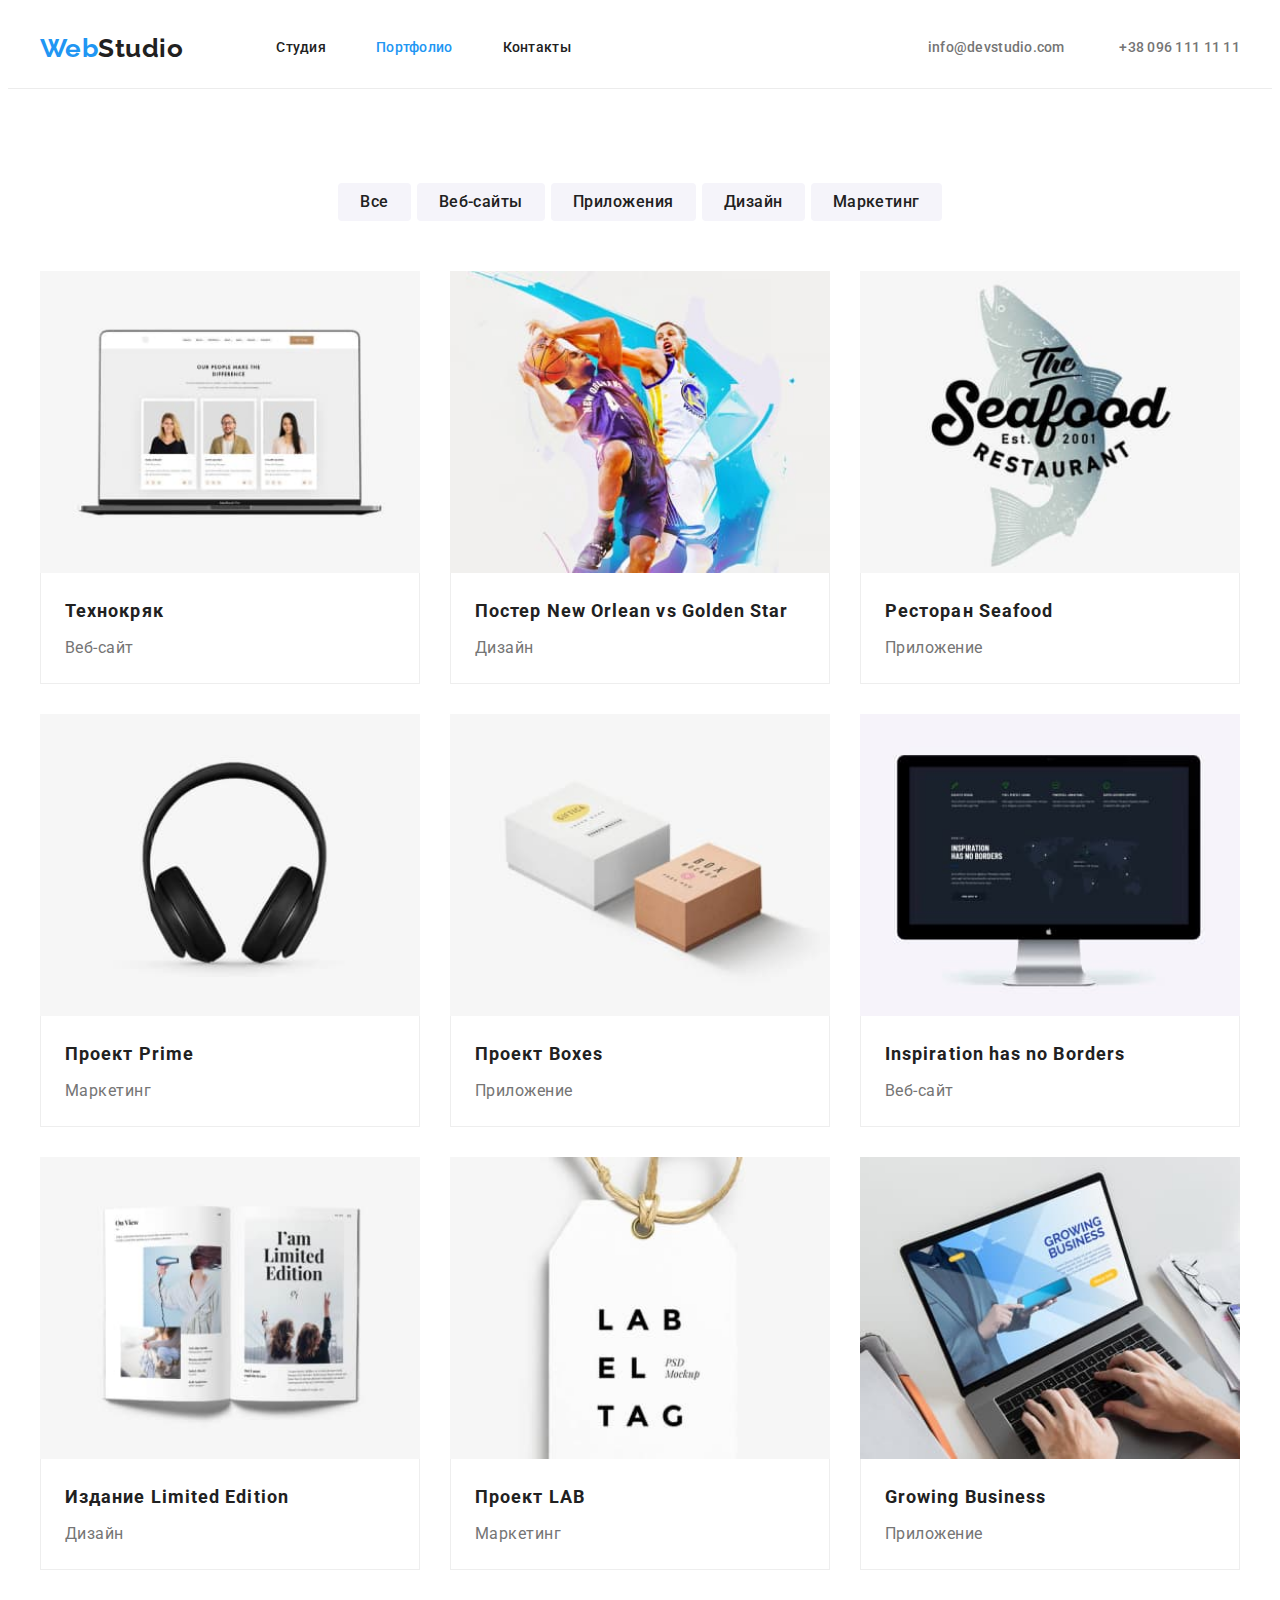
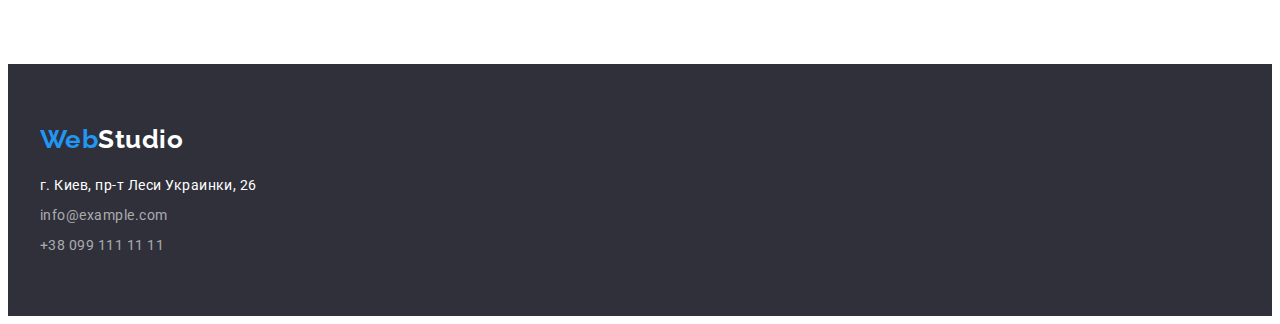
==== portfolio.html @ fe97f820 "Initial commit" ====
<!DOCTYPE html>
<html lang="ru">
  <head>
    <meta charset="UTF-8" />
    <meta http-equiv="X-UA-Compatible" content="IE=edge" />
    <meta name="viewport" content="width=device-width, initial-scale=1.0" />
    <title>portfolio</title>
    <link rel="preconnect" href="https://fonts.googleapis.com" />
    <link rel="preconnect" href="https://fonts.gstatic.com" crossorigin />
    <link
      href="https://fonts.googleapis.com/css2?family=Raleway:wght@700&family=Roboto:wght@400;500;700;900&display=swap"
      rel="stylesheet"
    />
    <link
      rel="stylesheet"
      href="https://cdnjs.cloudflare.com/ajax/libs/modern-normalize/1.1.0/modern-normalize.min.css"
      integrity="sha512-wpPYUAdjBVSE4KJnH1VR1HeZfpl1ub8YT/NKx4PuQ5NmX2tKuGu6U/JRp5y+Y8XG2tV+wKQpNHVUX03MfMFn9Q=="
      crossorigin="anonymous"
      referrerpolicy="no-referrer"
    />
    <link rel="stylesheet" href="./css/styles.css" />
  </head>

  <body>
    <header>
      <div class="container page-header">
        <nav class="site-nav">
          <a href="./index.html" class="logo link">Web<span class="logo-header">Studio</span></a>
          <ul class="list-nav list">
            <li class="item"><a href="./index.html" class="link">Студия</a></li>
            <li class="item"><a href="./portfolio.html" class="current link">Портфолио</a></li>
            <li class="item"><a href="" class="link">Контакты</a></li>
          </ul>
        </nav>
        <address class="contacts">
          <a href="mailto:info@devstudio.com" class="link">info@devstudio.com</a>
          <a href="tel:+380961111111" class="link">+38 096 111 11 11</a>
        </address>
      </div>
    </header>
    <main>
      <section class="section">
        <div class="container">
          <h1 class="visually-hidden">Наши работы</h1>
          <ul class="filters list">
            <li class="filters-list"><button type="button" class="filters-btn">Все</button></li>
            <li class="filters-list">
              <button type="button" class="filters-btn">Веб-сайты</button>
            </li>
            <li class="filters-list">
              <button type="button" class="filters-btn">Приложения</button>
            </li>
            <li class="filters-list"><button type="button" class="filters-btn">Дизайн</button></li>
            <li class="filters-list">
              <button type="button" class="filters-btn">Маркетинг</button>
            </li>
          </ul>
          <ul class="works list">
            <li class="works-list">
              <a href="" class="works-link link"
                ><img
                  class="works-pic"
                  src="./images/1tekhnokryak.jpg"
                  alt="на экране ноутбука карточки троих человек"
                  width="370"
                />
                <div class="works-descr">
                  <h2 class="works-title">Технокряк</h2>
                  <p class="works-text">Веб-сайт</p>
                </div>
              </a>
            </li>
            <li class="works-list">
              <a href="" class="works-link link"
                ><img
                  class="works-pic"
                  src="./images/2orleans.jpg"
                  alt="постер два баскетболиста с мячом"
                  width="370"
                />
                <div class="works-descr">
                  <h2 class="works-title">Постер New Orlean vs Golden Star</h2>
                  <p class="works-text">Дизайн</p>
                </div>
              </a>
            </li>
            <li class="works-list">
              <a href="" class="works-link link"
                ><img
                  class="works-pic"
                  src="./images/3seafood.jpg"
                  alt="логотип в виде рыбы с надписью ресторан сиафуд"
                  width="370"
                />
                <div class="works-descr">
                  <h2 class="works-title">Ресторан Seafood</h2>
                  <p class="works-text">Приложение</p>
                </div>
              </a>
            </li>
            <li class="works-list">
              <a href="" class="works-link link"
                ><img
                  class="works-pic"
                  src="./images/4prime.jpg"
                  alt="черные наушники"
                  width="370"
                />
                <div class="works-descr">
                  <h2 class="works-title">Проект Prime</h2>
                  <p class="works-text">Маркетинг</p>
                </div>
              </a>
            </li>
            <li class="works-list">
              <a href="" class="works-link link"
                ><img
                  class="works-pic"
                  src="./images/5boxes.jpg"
                  alt="две коробочки, белая и коричневая"
                  width="370"
                />
                <div class="works-descr">
                  <h2 class="works-title">Проект Boxes</h2>
                  <p class="works-text">Приложение</p>
                </div>
              </a>
            </li>
            <li class="works-list">
              <a href="" class="works-link link"
                ><img
                  class="works-pic"
                  src="./images/6inspiration.jpg"
                  alt="монитор компьютера"
                  width="370"
                />
                <div class="works-descr">
                  <h2 class="works-title">Inspiration has no Borders</h2>
                  <p class="works-text">Веб-сайт</p>
                </div>
              </a>
            </li>
            <li class="works-list">
              <a href="" class="works-link link"
                ><img
                  class="works-pic"
                  src="./images/7limited.jpg"
                  alt="открытый журнал"
                  width="370"
                />
                <div class="works-descr">
                  <h2 class="works-title">Издание Limited Edition</h2>
                  <p class="works-text">Дизайн</p>
                </div>
              </a>
            </li>
            <li class="works-list">
              <a href="" class="works-link link"
                ><img
                  class="works-pic"
                  src="./images/8lab.jpg"
                  alt="бирка с надписью лаб ел тег"
                  width="370"
                />
                <div class="works-descr">
                  <h2 class="works-title">Проект LAB</h2>
                  <p class="works-text">Маркетинг</p>
                </div>
              </a>
            </li>
            <li class="works-list">
              <a href="" class="works-link link"
                ><img
                  class="works-pic"
                  src="./images/9growing.jpg"
                  alt="ноутбук с открытым приложением гровин бизнес"
                  width="370"
                />
                <div class="works-descr">
                  <h2 class="works-title">Growing Business</h2>
                  <p class="works-text">Приложение</p>
                </div>
              </a>
            </li>
          </ul>
        </div>
      </section>
    </main>
    <footer>
      <div class="container">
        <a href="./index.html" class="logo link">Web<span class="logo-footer">Studio</span></a>
        <address class="address">
          <ul class="address-list list">
            <li class="item">
              <a
                href="https://goo.gl/maps/7GaUv9bCkKkRXXXv6"
                target="_blank"
                rel="noopener noreferrer nofollow"
                class="address-map link"
                >г. Киев, пр-т Леси Украинки, 26</a
              >
            </li>
            <li class="item">
              <a href="mailto:info@example.com" class="address-mail link">info@example.com</a>
            </li>
            <li class="item">
              <a href="tel:+380991111111" class="address-tel link">+38 099 111 11 11</a>
            </li>
          </ul>
        </address>
      </div>
    </footer>
  </body>
</html>
---- css/styles.css ----
/* основний колір фону - #FFFFFF */
/* колір футера - #2F303A */
/* додатковий колір фону - #F5F4FA */
/* колір логотипу - #000000 */
/* колір акценту - #2196F3 */
/* колір ховеру кнопки героя - #188CE8 */
/* колір заголовків - #212121 */
/* колір тексту - #757575 */
/* додатковий колір тексту - #FFFFFF */
/* колір тексту із прозорістю - rgba(255, 255, 255, 0.6) */
/* колір лінії - #ECECEC */
/* ?Raleway 700, Roboto 400 500 700 900 */

/* css змінні */
:root {
  --akcent-color: #2196f3;
  --base-color: #ffffff;
  --heading-color: #212121;
  --text-color: #757575;
  --btn-color: #f5f4fa;
}

body {
  background-color: var(--base-color);
  color: var(--heading-color);

  font-family: Roboto, sans-serif;
  letter-spacing: 0.03em;
}

header {
  border-bottom: 1px solid #ececec;
}

footer {
  background-color: #2f303a;
}

h1,
h2,
h3,
h4,
h5,
h6,
p,
ul,
li {
  margin: 0;
  padding: 0;
}

img {
  display: block;
  min-width: 100%;
  height: auto;
}

.list {
  list-style: none;
}

.link {
  text-decoration: none;
}

.section {
  padding-top: 94px;
  padding-bottom: 94px;
}

.container {
  margin-left: auto;
  margin-right: auto;
  width: 1200px;
  padding-left: 15px;
  padding-right: 15px;
  /* outline: 2px solid tomato; */
}

/* =============Хедер============== */
.page-header {
  display: flex;
  align-items: center;
}

.site-nav {
  display: flex;
  align-items: center;
}

.logo {
  padding-top: 20px;
  padding-bottom: 20px;

  color: var(--akcent-color);

  font-family: Raleway, sans-serif;
  font-weight: 700;
  font-size: 26px;
  line-height: 1.19;
}

.logo-header {
  color: #212121;
}

.list-nav {
  display: flex;
  margin-left: 93px;
}

.list-nav .item:not(:last-child) {
  margin-right: 50px;
}

.list-nav .link {
  display: inline-block;
  padding-top: 32px;
  padding-bottom: 32px;

  color: var(--heading-color);

  font-weight: 500;
  font-size: 14px;
  line-height: 1.14;
  letter-spacing: 0.02em;
}

.list-nav .link:hover,
.list-nav .link:focus {
  color: var(--akcent-color);
}

.contacts {
  margin-left: auto;
}

.contacts .link + .link {
  margin-left: 50px;
}

.contacts .link {
  display: inline-block;
  padding-top: 32px;
  padding-bottom: 32px;

  color: var(--text-color);

  font-style: normal;
  font-weight: 500;
  font-size: 14px;
  line-height: 1.14;
  letter-spacing: 0.02em;
}

.contacts .link:hover,
.contacts .link:focus {
  color: var(--akcent-color);
}

.link.current {
  color: var(--akcent-color);
}

/* =============герой============== */
.hero {
  padding-top: 200px;
  padding-bottom: 200px;
  background-color: #2f303a;
  text-align: center;
}

.hero-title {
  width: 696px;
  margin-right: auto;
  margin-left: auto;

  color: var(--base-color);
  font-weight: 900;
  font-size: 44px;
  line-height: 1.36;
  letter-spacing: 0.06em;
  text-transform: uppercase;
}

.hero-button {
  margin-right: auto;
  margin-left: auto;
  margin-top: 30px;
  min-width: 200px;
  border-radius: 4px;
  padding-top: 10px;
  padding-right: 32px;
  padding-bottom: 10px;
  padding-left: 32px;

  background-color: var(--akcent-color);
  color: var(--base-color);
  border: none;
  cursor: pointer;
  display: block;

  font-family: inherit;
  font-weight: 700;
  font-size: 16px;
  line-height: 1.88;
  letter-spacing: 0.06em;
}

.hero-button:hover,
.hero-button:focus {
  background-color: #188ce8;
}

/* =============преимущества============= */
.visually-hidden {
  position: absolute;
  white-space: nowrap;
  width: 1px;
  height: 1px;
  overflow: hidden;
  border: 0;
  padding: 0;
  clip: rect(0 0 0 0);
  clip-path: inset(50%);
  margin: -1px;
}

.features-list {
  display: flex;
}

.features-list .item {
  width: 270px;
}

.features-list .item:not(:last-child) {
  margin-right: 30px;
}

.features-title {
  margin-bottom: 10px;

  font-weight: 700;
  font-size: 14px;
  line-height: 1.43;
  text-transform: uppercase;
}

.features-text {
  color: var(--text-color);

  font-size: 14px;
  line-height: 1.71;
}

/* =============чем мы занимаемся============= */
.directions {
  padding-top: 0;
}

.directions-title {
  margin-bottom: 50px;

  font-weight: 700;
  font-size: 36px;
  line-height: 1.17;
  text-align: center;
}

.directions-list {
  display: flex;
}

.directions-list .item + .item {
  margin-left: 30px;
}

/* =============команда============= */
.team {
  background-color: #f5f4fa;
}

.team-title {
  margin-bottom: 50px;

  font-weight: 700;
  font-size: 36px;
  line-height: 1.17;
  text-align: center;
}

.team-list {
  display: flex;
}

.team-list .item + .item {
  margin-left: 30px;
}

.team-list .item {
  border-radius: 0px 0px 4px 4px;

  background-color: var(--base-color);
  width: 270px;

  box-shadow: 0px 1px 3px rgba(0, 0, 0, 0.12), 0px 1px 1px rgba(0, 0, 0, 0.14),
    0px 2px 1px rgba(0, 0, 0, 0.2);
}

.team-description {
  padding-top: 30px;
  padding-bottom: 30px;
}

.team-list-title {
  margin-bottom: 10px;

  font-weight: 500;
  font-size: 16px;
  line-height: 1.19;
  text-align: center;
}

.team-list-text {
  color: var(--text-color);

  font-size: 16px;
  line-height: 1.19;
  text-align: center;
}

/* =============футер============= */
footer {
  padding-top: 60px;
  padding-bottom: 60px;
}

.logo-footer {
  color: var(--base-color);
}

.address {
  margin-top: 20px;

  font-style: normal;
  font-size: 14px;
  /* line-height: 1.71; */
  line-height: 1.5;
}

/* .address-list .item {
  height: 21px;
} */

.address-list .item + .item {
  margin-top: 9px;
}

.address-map {
  color: var(--base-color);
}

.address-map:hover,
.address-map:focus {
  color: var(--akcent-color);
}

.address-tel,
.address-mail {
  color: rgba(255, 255, 255, 0.6);
}

.address-tel:hover,
.address-tel:focus {
  color: var(--akcent-color);
}

.address-mail:hover,
.address-mail:focus {
  color: var(--akcent-color);
}

/* =============портфолио============= */
.filters {
  display: flex;
  margin-bottom: 50px;
  justify-content: center;
}

.filters-btn {
  padding-top: 6px;
  padding-right: 22px;
  padding-bottom: 6px;
  padding-left: 22px;
  border-radius: 4px;

  color: var(--heading-color);
  background-color: var(--btn-color);
  border: none;
  cursor: pointer;

  font-family: inherit;
  font-weight: 500;
  font-size: 16px;
  line-height: 1.62;
  text-align: center;
  letter-spacing: inherit;
}

.filters-list:not(:last-child) {
  margin-right: 6px;
}

.filters-btn:hover,
.filters-btn:focus {
  background-color: var(--akcent-color);
  color: var(--base-color);
}

.works {
  display: flex;
  flex-wrap: wrap;
  gap: 30px;
}

.works-list {
  flex-basis: calc((100% - 60px) / 3);
}

.works-descr {
  padding-right: 24px;
  padding-bottom: 20px;
  padding-left: 24px;
  padding-top: 20px;

  border: 1px solid #eeeeee;
  border-top: none;
}

.works-title {
  margin-bottom: 4px;
  color: var(--heading-color);

  font-weight: 700;
  font-size: 18px;
  line-height: 2;
  letter-spacing: 0.06em;
}

.works-text {
  color: var(--text-color);

  font-size: 16px;
  line-height: 1.88;
}
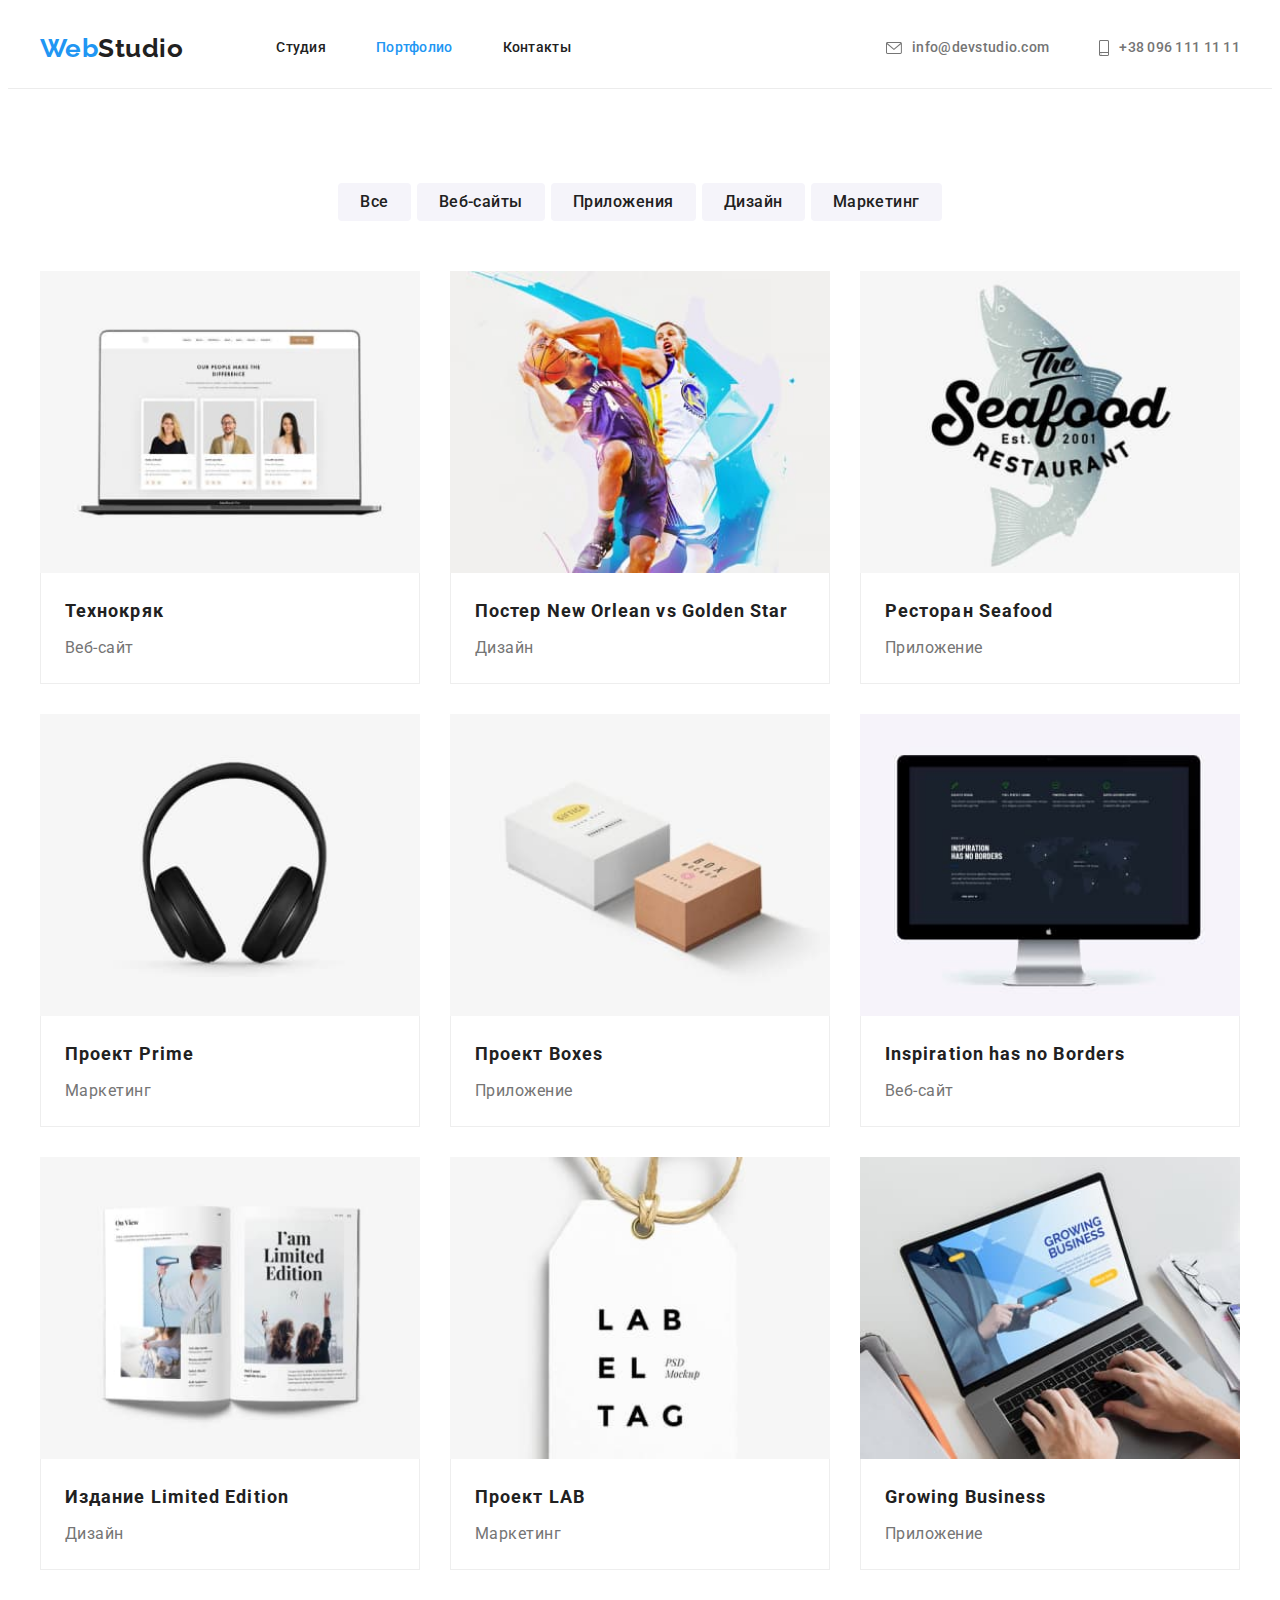
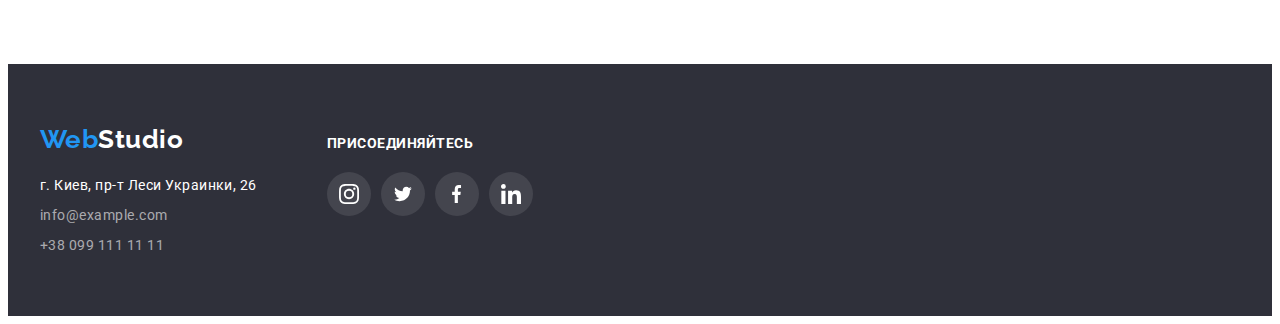
==== commit 757b5565: "дз№4 головна сторінка - готово" ====
--- a/portfolio.html
+++ b/portfolio.html
@@ -33,8 +33,17 @@
           </ul>
         </nav>
         <address class="contacts">
-          <a href="mailto:info@devstudio.com" class="link">info@devstudio.com</a>
-          <a href="tel:+380961111111" class="link">+38 096 111 11 11</a>
+          <a href="mailto:info@devstudio.com" class="link">
+            <svg class="cont-icon" width="16px" height="12">
+              <use href="./images/symbol-defs.svg#icon-mail"></use>
+            </svg>
+            info@devstudio.com</a
+          >
+          <a href="tel:+380961111111" class="link"
+            ><svg class="cont-icon" width="10px" height="16">
+              <use href="./images/symbol-defs.svg#icon-phone"></use></svg
+            >+38 096 111 11 11</a
+          >
         </address>
       </div>
     </header>
@@ -187,27 +196,59 @@
       </section>
     </main>
     <footer>
-      <div class="container">
-        <a href="./index.html" class="logo link">Web<span class="logo-footer">Studio</span></a>
-        <address class="address">
-          <ul class="address-list list">
-            <li class="item">
-              <a
-                href="https://goo.gl/maps/7GaUv9bCkKkRXXXv6"
-                target="_blank"
-                rel="noopener noreferrer nofollow"
-                class="address-map link"
-                >г. Киев, пр-т Леси Украинки, 26</a
-              >
-            </li>
-            <li class="item">
-              <a href="mailto:info@example.com" class="address-mail link">info@example.com</a>
-            </li>
-            <li class="item">
-              <a href="tel:+380991111111" class="address-tel link">+38 099 111 11 11</a>
-            </li>
-          </ul>
-        </address>
+      <div class="container footer">
+        <div class="footer-contacts">
+          <a href="./index.html" class="logo link">Web<span class="logo-footer">Studio</span></a>
+          <address class="address">
+            <ul class="address-list list">
+              <li class="item">
+                <a
+                  href="https://goo.gl/maps/7GaUv9bCkKkRXXXv6"
+                  target="_blank"
+                  rel="noopener noreferrer nofollow"
+                  class="address-map link"
+                  >г. Киев, пр-т Леси Украинки, 26</a
+                >
+              </li>
+              <li class="item">
+                <a href="mailto:info@example.com" class="address-mail link">info@example.com</a>
+              </li>
+              <li class="item">
+                <a href="tel:+380991111111" class="address-tel link">+38 099 111 11 11</a>
+              </li>
+            </ul>
+          </address>
+        </div>
+        <div class="footer-socials">
+          <p class="connect">присоединяйтесь</p>
+          <ul class="social list">
+            <li class="social-item">
+              <a class="social-icon link" href="" aria-label="наш instagram">
+                <svg class="soc-logo" width="20" height="20">
+                  <use href="./images/symbol-defs.svg#icon-instagram"></use>
+                </svg>
+              </a>
+            </li>
+            <li class="social-item">
+              <a class="social-icon link" href="" aria-label="наш twitter">
+                <svg class="soc-logo" width="20" height="16">
+                  <use href="./images/symbol-defs.svg#icon-twitter"></use></svg
+              ></a>
+            </li>
+            <li class="social-item">
+              <a class="social-icon link" href="" aria-label="наш facebook">
+                <svg class="soc-logo" width="10" height="20">
+                  <use href="./images/symbol-defs.svg#icon-facebook"></use></svg
+              ></a>
+            </li>
+            <li class="social-item">
+              <a class="social-icon link" href="" aria-label="наш linkedin">
+                <svg class="soc-logo" width="20" height="20">
+                  <use href="./images/symbol-defs.svg#icon-linkedin"></use></svg
+              ></a>
+            </li>
+          </ul>
+        </div>
       </div>
     </footer>
   </body>
--- a/css/styles.css
+++ b/css/styles.css
@@ -9,6 +9,7 @@
 /* додатковий колір тексту - #FFFFFF */
 /* колір тексту із прозорістю - rgba(255, 255, 255, 0.6) */
 /* колір лінії - #ECECEC */
+/* колір соцмережі - #AFB1B8 */
 /* ?Raleway 700, Roboto 400 500 700 900 */
 
 /* css змінні */
@@ -18,6 +19,8 @@
   --heading-color: #212121;
   --text-color: #757575;
   --btn-color: #f5f4fa;
+  --social-color: #afb1b8;
+  --footer-social-color: rgba(255, 255, 255, 0.1);
 }
 
 body {
@@ -49,6 +52,10 @@
   padding: 0;
 }
 
+h2 {
+  font-weight: 700;
+}
+
 img {
   display: block;
   min-width: 100%;
@@ -132,6 +139,7 @@
 }
 
 .contacts {
+  display: flex;
   margin-left: auto;
 }
 
@@ -140,9 +148,10 @@
 }
 
 .contacts .link {
-  display: inline-block;
+  display: flex;
   padding-top: 32px;
   padding-bottom: 32px;
+  align-items: center;
 
   color: var(--text-color);
 
@@ -158,15 +167,27 @@
   color: var(--akcent-color);
 }
 
+.cont-icon {
+  fill: currentColor;
+  margin-right: 10px;
+}
+
 .link.current {
   color: var(--akcent-color);
 }
 
 /* =============герой============== */
-.hero {
+.hero.section {
+  max-width: 1600px;
+  margin-right: auto;
+  margin-left: auto;
   padding-top: 200px;
   padding-bottom: 200px;
-  background-color: #2f303a;
+  background-color: #c4c4c4;
+  background-image: linear-gradient(rgba(47, 48, 58, 0.4), rgba(47, 48, 58, 0.4)),
+    url('../images/hero.jpg');
+  background-repeat: no-repeat;
+  background-position: center;
   text-align: center;
 }
 
@@ -234,6 +255,16 @@
   width: 270px;
 }
 
+.features-icon {
+  display: flex;
+  justify-content: center;
+  align-items: center;
+  background-color: var(--btn-color);
+  border-radius: 4px;
+  margin-bottom: 30px;
+  height: 120px;
+}
+
 .features-list .item:not(:last-child) {
   margin-right: 30px;
 }
@@ -241,7 +272,6 @@
 .features-title {
   margin-bottom: 10px;
 
-  font-weight: 700;
   font-size: 14px;
   line-height: 1.43;
   text-transform: uppercase;
@@ -262,7 +292,6 @@
 .directions-title {
   margin-bottom: 50px;
 
-  font-weight: 700;
   font-size: 36px;
   line-height: 1.17;
   text-align: center;
@@ -284,7 +313,6 @@
 .team-title {
   margin-bottom: 50px;
 
-  font-weight: 700;
   font-size: 36px;
   line-height: 1.17;
   text-align: center;
@@ -303,6 +331,7 @@
 
   background-color: var(--base-color);
   width: 270px;
+  padding-bottom: 30px;
 
   box-shadow: 0px 1px 3px rgba(0, 0, 0, 0.12), 0px 1px 1px rgba(0, 0, 0, 0.14),
     0px 2px 1px rgba(0, 0, 0, 0.2);
@@ -330,12 +359,84 @@
   text-align: center;
 }
 
+.social {
+  display: flex;
+  justify-content: center;
+}
+
+.social-item + .social-item {
+  margin-left: 10px;
+}
+.social-icon {
+  display: flex;
+  justify-content: center;
+  align-items: center;
+
+  width: 44px;
+  height: 44px;
+  border-radius: 50%;
+
+  color: var(--social-color);
+  background-color: var(--base-color);
+}
+
+.social-icon:hover,
+.social-icon:focus {
+  background-color: var(--akcent-color);
+  color: var(--base-color);
+}
+
+.soc-logo {
+  fill: currentColor;
+}
+
+/* =============клієнти============= */
+.clients-title {
+  margin-bottom: 50px;
+
+  font-size: 36px;
+  line-height: 1.17;
+  text-align: center;
+}
+
+.clients-list {
+  display: flex;
+  justify-content: center;
+}
+
+.clients-list .items + .items {
+  margin-left: 30px;
+}
+.clients-icon {
+  display: flex;
+  justify-content: center;
+  align-items: center;
+  width: 170px;
+  height: 92px;
+  border-radius: 4px;
+  border: 1px solid var(--social-color);
+  color: var(--social-color);
+}
+
+.clients-icon:hover,
+.clients-icon:focus {
+  color: var(--akcent-color);
+  border: 1px solid var(--akcent-color);
+}
+
+.clients-icon .icon {
+  fill: currentColor;
+}
 /* =============футер============= */
 footer {
   padding-top: 60px;
   padding-bottom: 60px;
 }
 
+.container.footer {
+  display: flex;
+}
+
 .logo-footer {
   color: var(--base-color);
 }
@@ -362,7 +463,11 @@
 }
 
 .address-map:hover,
-.address-map:focus {
+.address-map:focus,
+.address-tel:hover,
+.address-tel:focus,
+.address-mail:hover,
+.address-mail:focus {
   color: var(--akcent-color);
 }
 
@@ -371,14 +476,30 @@
   color: rgba(255, 255, 255, 0.6);
 }
 
-.address-tel:hover,
-.address-tel:focus {
-  color: var(--akcent-color);
-}
-
-.address-mail:hover,
-.address-mail:focus {
-  color: var(--akcent-color);
+.footer-socials {
+  margin-top: 12px;
+  margin-left: 70px;
+}
+.connect {
+  margin-bottom: 20px;
+
+  font-weight: 700;
+  font-size: 14px;
+  line-height: 1.14;
+  text-transform: uppercase;
+
+  color: var(--base-color);
+}
+
+.social-icon.link {
+  color: var(--base-color);
+  background-color: var(--footer-social-color);
+}
+
+.social-icon:hover,
+.social-icon:focus {
+  background-color: var(--akcent-color);
+  color: var(--base-color);
 }
 
 /* =============портфолио============= */
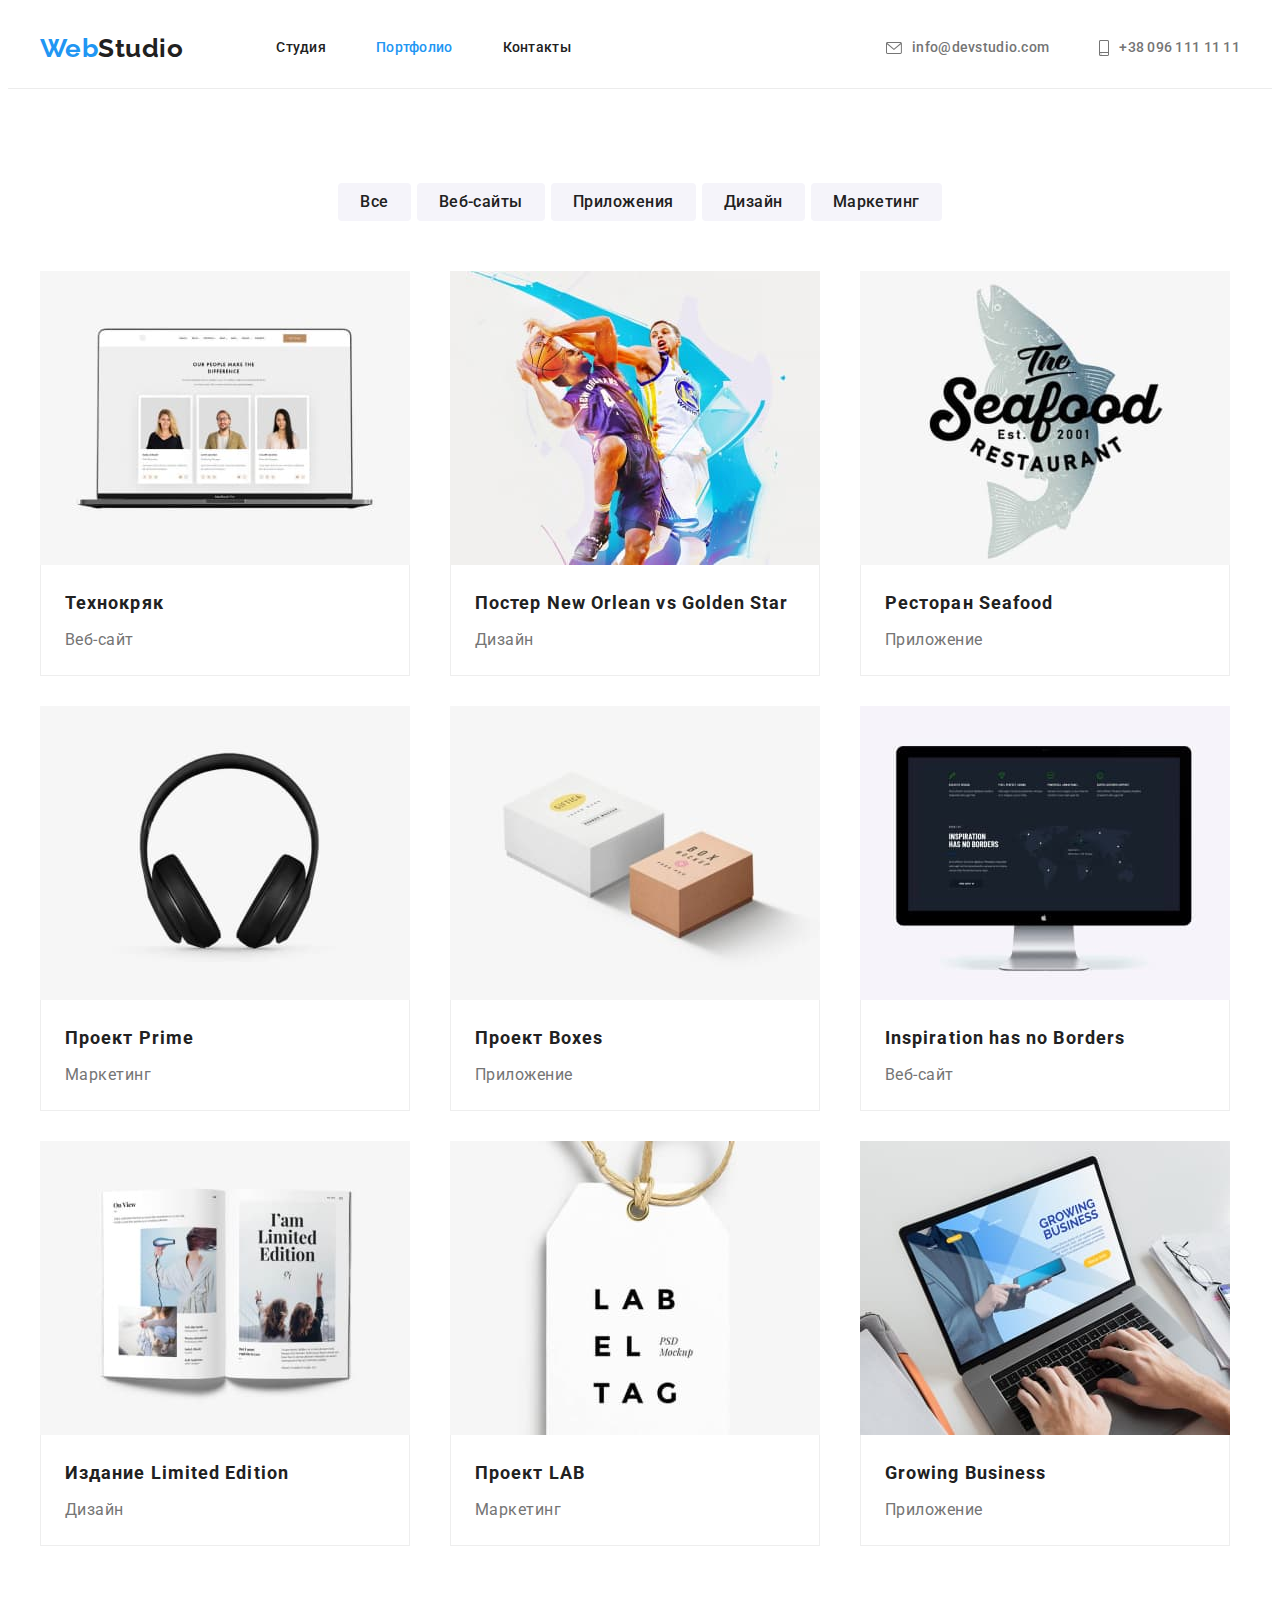
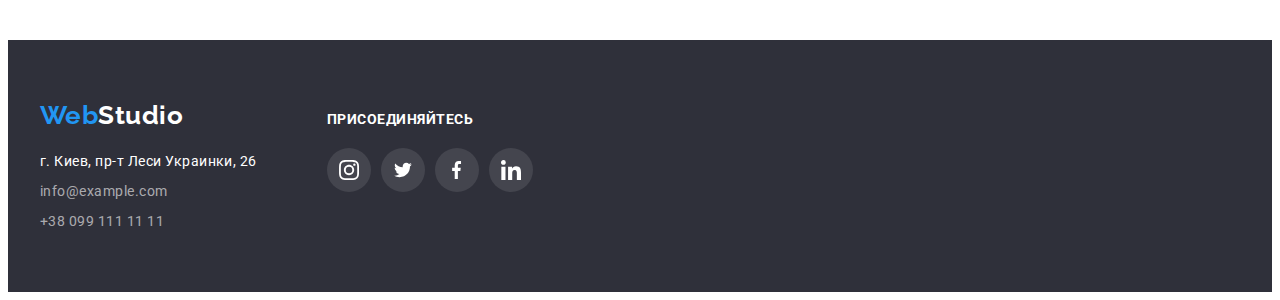
==== commit c3059e8f: "змінив назву спрайту" ====
--- a/portfolio.html
+++ b/portfolio.html
@@ -35,13 +35,13 @@
         <address class="contacts">
           <a href="mailto:info@devstudio.com" class="link">
             <svg class="cont-icon" width="16px" height="12">
-              <use href="./images/symbol-defs.svg#icon-mail"></use>
+              <use href="./images/icons.svg#icon-mail"></use>
             </svg>
             info@devstudio.com</a
           >
           <a href="tel:+380961111111" class="link"
             ><svg class="cont-icon" width="10px" height="16">
-              <use href="./images/symbol-defs.svg#icon-phone"></use></svg
+              <use href="./images/icons.svg#icon-phone"></use></svg
             >+38 096 111 11 11</a
           >
         </address>
@@ -225,26 +225,26 @@
             <li class="social-item">
               <a class="social-icon link" href="" aria-label="наш instagram">
                 <svg class="soc-logo" width="20" height="20">
-                  <use href="./images/symbol-defs.svg#icon-instagram"></use>
+                  <use href="./images/icons.svg#icon-instagram"></use>
                 </svg>
               </a>
             </li>
             <li class="social-item">
               <a class="social-icon link" href="" aria-label="наш twitter">
                 <svg class="soc-logo" width="20" height="16">
-                  <use href="./images/symbol-defs.svg#icon-twitter"></use></svg
+                  <use href="./images/icons.svg#icon-twitter"></use></svg
               ></a>
             </li>
             <li class="social-item">
               <a class="social-icon link" href="" aria-label="наш facebook">
                 <svg class="soc-logo" width="10" height="20">
-                  <use href="./images/symbol-defs.svg#icon-facebook"></use></svg
+                  <use href="./images/icons.svg#icon-facebook"></use></svg
               ></a>
             </li>
             <li class="social-item">
               <a class="social-icon link" href="" aria-label="наш linkedin">
                 <svg class="soc-logo" width="20" height="20">
-                  <use href="./images/symbol-defs.svg#icon-linkedin"></use></svg
+                  <use href="./images/icons.svg#icon-linkedin"></use></svg
               ></a>
             </li>
           </ul>
--- a/css/styles.css
+++ b/css/styles.css
@@ -537,6 +537,8 @@
 .filters-btn:focus {
   background-color: var(--akcent-color);
   color: var(--base-color);
+  box-shadow: 0px 3px 1px rgba(0, 0, 0, 0.1), 0px 1px 2px rgba(0, 0, 0, 0.08),
+    0px 2px 2px rgba(0, 0, 0, 0.12);
 }
 
 .works {
@@ -575,3 +577,13 @@
   font-size: 16px;
   line-height: 1.88;
 }
+
+.works-link {
+  display: inline-block;
+}
+
+.works-link:hover,
+.works-link:focus {
+  box-shadow: 0px 1px 1px rgba(0, 0, 0, 0.12), 0px 4px 4px rgba(0, 0, 0, 0.06),
+    1px 4px 6px rgba(0, 0, 0, 0.16);
+}
